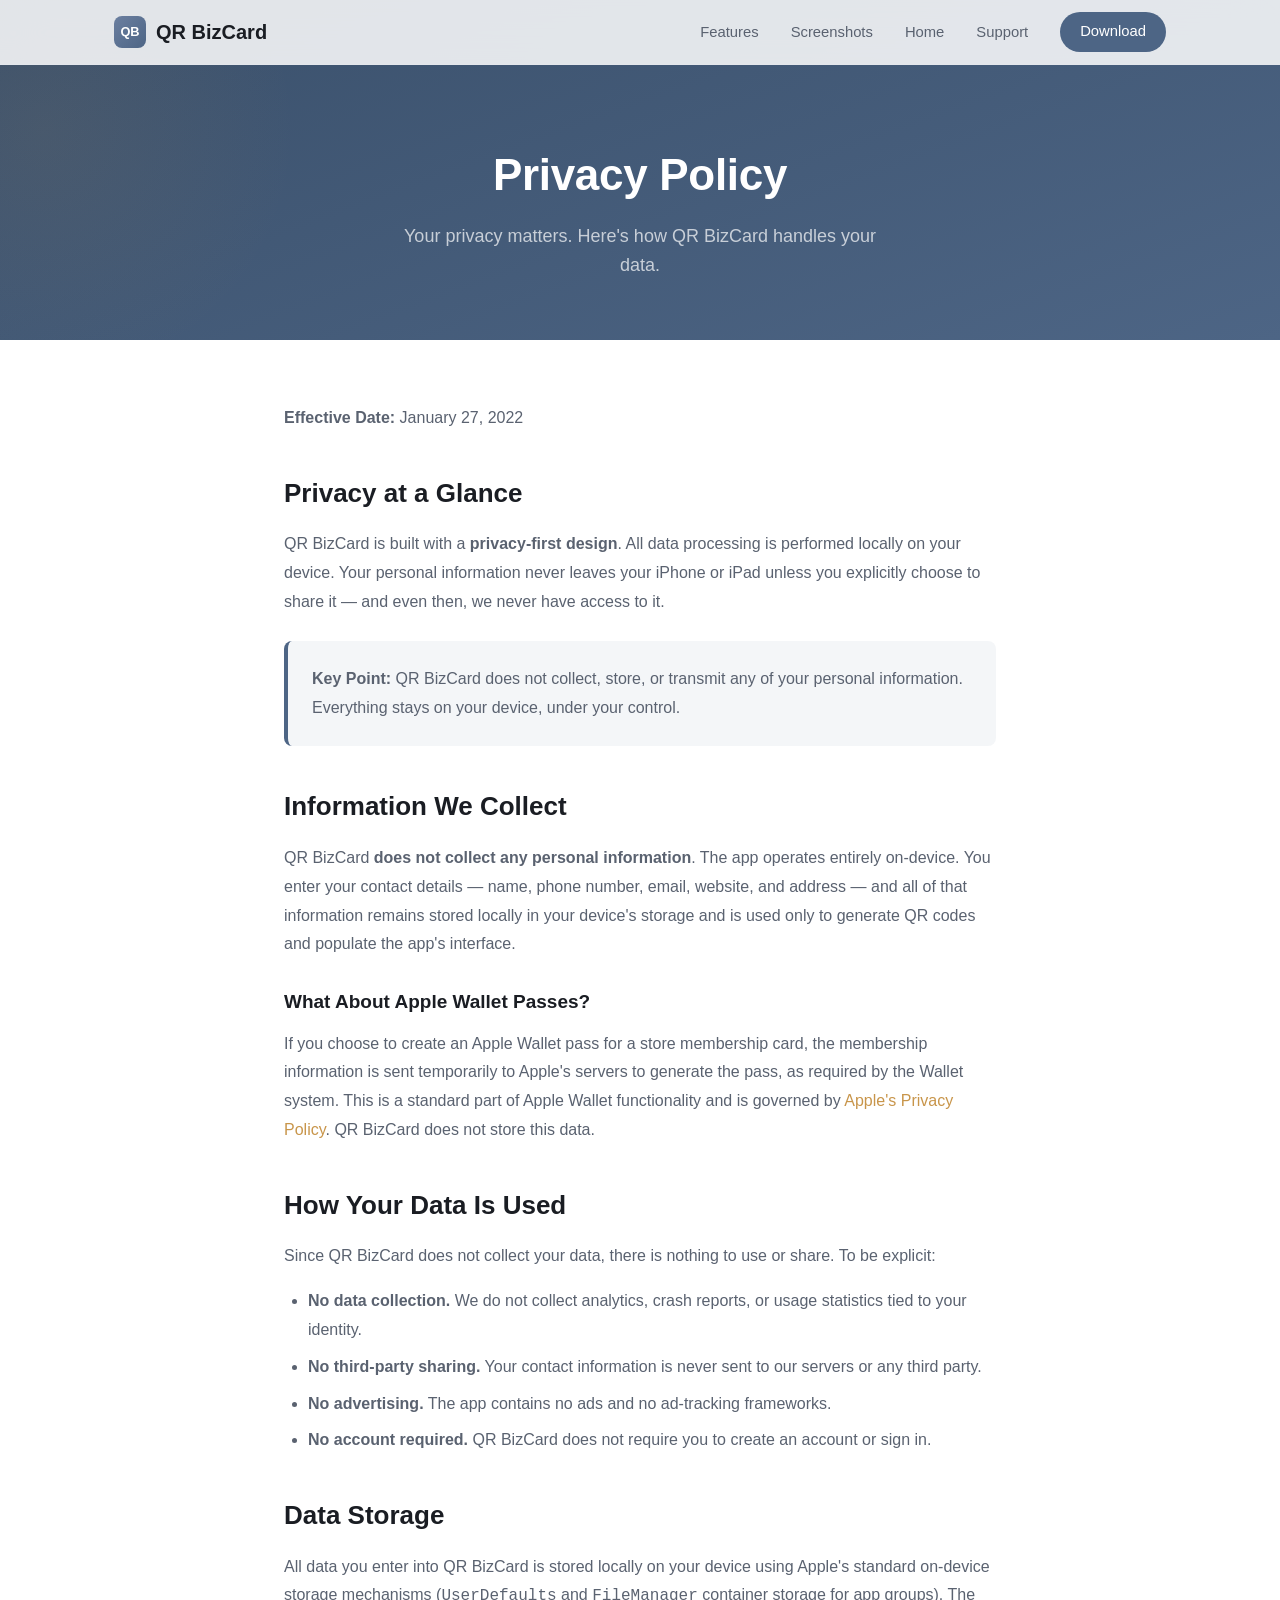
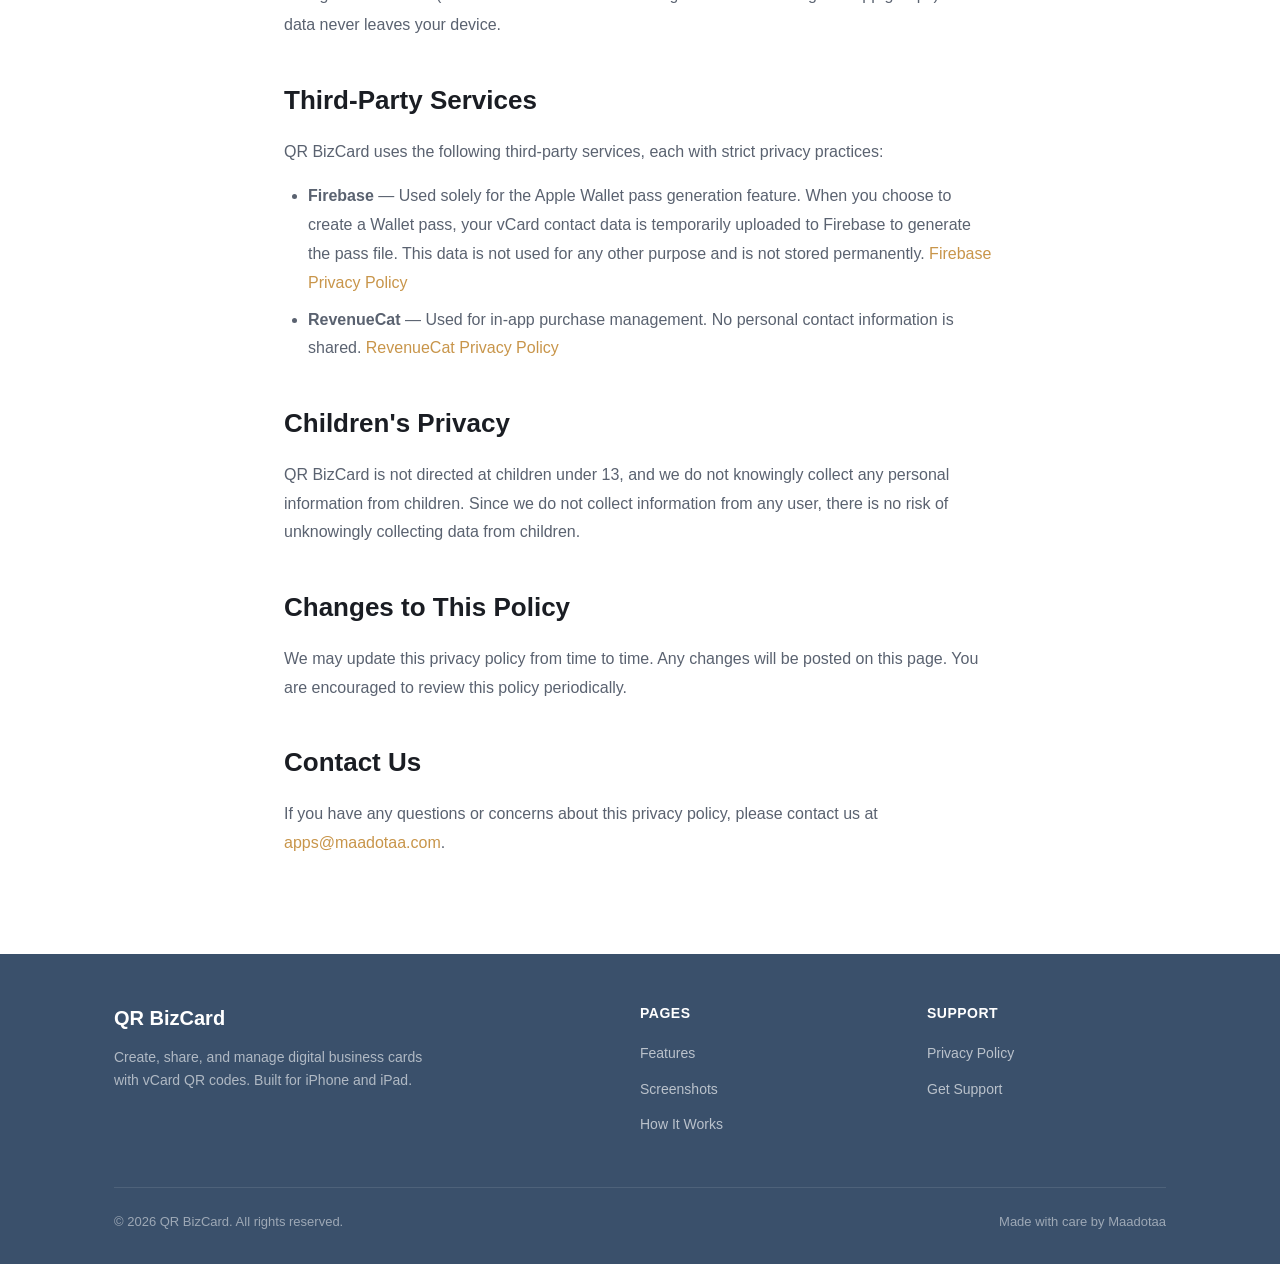
==== privacy.html @ 84ad9c53 "Initial commit" ====
<!DOCTYPE html>
<html lang="en">
<head>
  <meta charset="UTF-8">
  <meta name="viewport" content="width=device-width, initial-scale=1.0">
  <title>Privacy Policy — QR BizCard</title>
  <meta name="description" content="QR BizCard privacy policy. All data processing is done locally on your device. Your information is never shared with third parties.">
  <link rel="icon" type="image/svg+xml" href="favicon.svg">
  <link rel="stylesheet" href="styles.css">
</head>
<body>

  <!-- Navigation -->
  <nav class="nav" id="navbar">
    <div class="nav-inner">
      <a href="index.html" class="nav-brand">
        <div class="nav-brand-icon">QB</div>
        QR BizCard
      </a>
      <button class="mobile-toggle" id="mobileToggle" aria-label="Toggle navigation menu">
        <svg width="24" height="24" viewBox="0 0 24 24" fill="none" stroke="currentColor" stroke-width="2" stroke-linecap="round">
          <line x1="3" y1="6" x2="21" y2="6"/>
          <line x1="3" y1="12" x2="21" y2="12"/>
          <line x1="3" y1="18" x2="21" y2="18"/>
        </svg>
      </button>
      <ul class="nav-links" id="navLinks">
        <li><a href="index.html#features">Features</a></li>
        <li><a href="index.html#screenshots">Screenshots</a></li>
        <li><a href="index.html">Home</a></li>
        <li><a href="support.html">Support</a></li>
        <li><a href="index.html#download" class="nav-cta">Download</a></li>
      </ul>
    </div>
  </nav>

  <!-- Page Header -->
  <section class="page-header">
    <div class="container">
      <h1>Privacy Policy</h1>
      <p>Your privacy matters. Here's how QR BizCard handles your data.</p>
    </div>
  </section>

  <!-- Content -->
  <section class="content-section">
    <div class="container">

      <p><strong>Effective Date:</strong> January 27, 2022</p>

      <h2>Privacy at a Glance</h2>
      <p>
        QR BizCard is built with a <strong>privacy-first design</strong>. All data processing is performed
        locally on your device. Your personal information never leaves your iPhone or iPad unless you
        explicitly choose to share it — and even then, we never have access to it.
      </p>

      <div class="highlight-box">
        <p><strong>Key Point:</strong> QR BizCard does not collect, store, or transmit any of your personal
        information. Everything stays on your device, under your control.</p>
      </div>

      <h2>Information We Collect</h2>
      <p>
        QR BizCard <strong>does not collect any personal information</strong>. The app operates entirely
        on-device. You enter your contact details — name, phone number, email, website, and address —
        and all of that information remains stored locally in your device's storage and is used only
        to generate QR codes and populate the app's interface.
      </p>

      <h3>What About Apple Wallet Passes?</h3>
      <p>
        If you choose to create an Apple Wallet pass for a store membership card, the membership
        information is sent temporarily to Apple's servers to generate the pass, as required by the
        Wallet system. This is a standard part of Apple Wallet functionality and is governed by
        <a href="https://www.apple.com/legal/privacy/" target="_blank" rel="noopener">Apple's Privacy Policy</a>.
        QR BizCard does not store this data.
      </p>

      <h2>How Your Data Is Used</h2>
      <p>Since QR BizCard does not collect your data, there is nothing to use or share. To be explicit:</p>
      <ul>
        <li><strong>No data collection.</strong> We do not collect analytics, crash reports, or usage statistics tied to your identity.</li>
        <li><strong>No third-party sharing.</strong> Your contact information is never sent to our servers or any third party.</li>
        <li><strong>No advertising.</strong> The app contains no ads and no ad-tracking frameworks.</li>
        <li><strong>No account required.</strong> QR BizCard does not require you to create an account or sign in.</li>
      </ul>

      <h2>Data Storage</h2>
      <p>
        All data you enter into QR BizCard is stored locally on your device using Apple's standard
        on-device storage mechanisms (<code>UserDefaults</code> and <code>FileManager</code> container
        storage for app groups). The data never leaves your device.
      </p>

      <h2>Third-Party Services</h2>
      <p>
        QR BizCard uses the following third-party services, each with strict privacy practices:
      </p>
      <ul>
        <li><strong>Firebase</strong> — Used solely for the Apple Wallet pass generation feature. When you choose to create a Wallet pass, your vCard contact data is temporarily uploaded to Firebase to generate the pass file. This data is not used for any other purpose and is not stored permanently. <a href="https://firebase.google.com/support/privacy" target="_blank" rel="noopener">Firebase Privacy Policy</a></li>
        <li><strong>RevenueCat</strong> — Used for in-app purchase management. No personal contact information is shared. <a href="https://www.revenuecat.com/privacy/" target="_blank" rel="noopener">RevenueCat Privacy Policy</a></li>
      </ul>

      <h2>Children's Privacy</h2>
      <p>
        QR BizCard is not directed at children under 13, and we do not knowingly collect any
        personal information from children. Since we do not collect information from any user,
        there is no risk of unknowingly collecting data from children.
      </p>

      <h2>Changes to This Policy</h2>
      <p>
        We may update this privacy policy from time to time. Any changes will be posted on
        this page. You are encouraged to review this policy periodically.
      </p>

      <h2>Contact Us</h2>
      <p>
        If you have any questions or concerns about this privacy policy, please contact us at
        <a href="mailto:apps@maadotaa.com">apps@maadotaa.com</a>.
      </p>

    </div>
  </section>

  <!-- Footer -->
  <footer class="footer">
    <div class="container">
      <div class="footer-inner">
        <div>
          <div class="footer-brand">QR BizCard</div>
          <p class="footer-description">Create, share, and manage digital business cards with vCard QR codes. Built for iPhone and iPad.</p>
        </div>
        <div>
          <h4>Pages</h4>
          <ul class="footer-links">
            <li><a href="index.html#features">Features</a></li>
            <li><a href="index.html#screenshots">Screenshots</a></li>
            <li><a href="index.html#how-it-works">How It Works</a></li>
          </ul>
        </div>
        <div>
          <h4>Support</h4>
          <ul class="footer-links">
            <li><a href="privacy.html">Privacy Policy</a></li>
            <li><a href="support.html">Get Support</a></li>
          </ul>
        </div>
      </div>
      <div class="footer-bottom">
        <span>&copy; 2026 QR BizCard. All rights reserved.</span>
        <span>Made with care by Maadotaa</span>
      </div>
    </div>
  </footer>

  <script>
    // Sticky nav shadow
    window.addEventListener('scroll', function() {
      document.getElementById('navbar').classList.toggle('scrolled', window.scrollY > 20);
    });

    // Mobile toggle
    document.getElementById('mobileToggle').addEventListener('click', function() {
      document.getElementById('navLinks').classList.toggle('open');
    });

    // Close mobile nav on link click
    document.querySelectorAll('.nav-links a').forEach(function(link) {
      link.addEventListener('click', function() {
        document.getElementById('navLinks').classList.remove('open');
      });
    });
  </script>
</body>
</html>
---- styles.css ----
/* ===== QR BizCard Website Styles ===== */

:root {
  --primary: #4D6585;
  --primary-light: #6B7FA0;
  --primary-dark: #3A506B;
  --accent: #C8954A;
  --accent-light: #E0B06A;
  --accent-dark: #A87830;
  --bg-light: #F7F8FA;
  --bg-white: #FFFFFF;
  --text-primary: #1A1D23;
  --text-secondary: #5A6270;
  --text-light: #8E96A4;
  --border: #E4E7EC;
  --shadow-sm: 0 1px 3px rgba(0,0,0,0.08);
  --shadow-md: 0 4px 12px rgba(0,0,0,0.1);
  --shadow-lg: 0 8px 30px rgba(0,0,0,0.12);
  --radius-sm: 8px;
  --radius-md: 16px;
  --radius-lg: 24px;
  --max-width: 1100px;
  --font-sans: -apple-system, BlinkMacSystemFont, 'Segoe UI', Roboto, 'Helvetica Neue', Arial, sans-serif;
}

/* ===== Reset ===== */
*, *::before, *::after {
  margin: 0;
  padding: 0;
  box-sizing: border-box;
}

html {
  scroll-behavior: smooth;
  -webkit-font-smoothing: antialiased;
  -moz-osx-font-smoothing: grayscale;
}

body {
  font-family: var(--font-sans);
  color: var(--text-primary);
  background: var(--bg-light);
  line-height: 1.6;
  overflow-x: hidden;
}

a {
  color: var(--accent);
  text-decoration: none;
  transition: color 0.2s;
}

a:hover {
  color: var(--accent-light);
}

img {
  max-width: 100%;
  height: auto;
  display: block;
}

/* ===== Container ===== */
.container {
  width: 100%;
  max-width: var(--max-width);
  margin: 0 auto;
  padding: 0 24px;
}

/* ===== Navigation ===== */
.nav {
  position: fixed;
  top: 0;
  left: 0;
  right: 0;
  z-index: 1000;
  background: rgba(255, 255, 255, 0.85);
  backdrop-filter: blur(20px);
  -webkit-backdrop-filter: blur(20px);
  border-bottom: 1px solid var(--border);
  transition: box-shadow 0.3s;
}

.nav.scrolled {
  box-shadow: var(--shadow-sm);
}

.nav-inner {
  display: flex;
  align-items: center;
  justify-content: space-between;
  height: 64px;
  max-width: var(--max-width);
  margin: 0 auto;
  padding: 0 24px;
}

.nav-brand {
  display: flex;
  align-items: center;
  gap: 10px;
  font-weight: 700;
  font-size: 1.25rem;
  color: var(--text-primary);
}

.nav-brand-icon {
  width: 32px;
  height: 32px;
  border-radius: 8px;
  background: linear-gradient(135deg, var(--primary-light), var(--primary));
  display: flex;
  align-items: center;
  justify-content: center;
  color: white;
  font-size: 0.8rem;
  font-weight: 800;
}

.nav-links {
  display: flex;
  align-items: center;
  gap: 32px;
  list-style: none;
}

.nav-links a {
  font-size: 0.925rem;
  font-weight: 500;
  color: var(--text-secondary);
  transition: color 0.2s;
}

.nav-links a:hover {
  color: var(--primary);
}

.nav-cta {
  display: inline-flex;
  align-items: center;
  gap: 6px;
  padding: 8px 20px;
  background: var(--primary);
  color: white !important;
  border-radius: 20px;
  font-weight: 600;
  font-size: 0.875rem;
  transition: background 0.2s !important;
}

.nav-cta:hover {
  background: var(--primary-dark) !important;
  color: white !important;
}

.mobile-toggle {
  display: none;
  background: none;
  border: none;
  cursor: pointer;
  padding: 4px;
  color: var(--text-primary);
}

/* ===== Hero ===== */
.hero {
  padding: 140px 0 100px;
  background: linear-gradient(160deg, #F7F8FA 0%, #EDF0F5 40%, #E4E9F0 100%);
  position: relative;
  overflow: hidden;
}

.hero::before {
  content: '';
  position: absolute;
  top: -30%;
  right: -10%;
  width: 600px;
  height: 600px;
  background: radial-gradient(circle, rgba(200, 149, 74, 0.08) 0%, transparent 70%);
  border-radius: 50%;
}

.hero::after {
  content: '';
  position: absolute;
  bottom: -20%;
  left: -5%;
  width: 400px;
  height: 400px;
  background: radial-gradient(circle, rgba(77, 101, 133, 0.06) 0%, transparent 70%);
  border-radius: 50%;
}

.hero .container {
  position: relative;
  z-index: 1;
  display: grid;
  grid-template-columns: 1fr 1fr;
  gap: 60px;
  align-items: center;
}

.hero-content {
  max-width: 540px;
}

.hero-badge {
  display: inline-flex;
  align-items: center;
  gap: 6px;
  padding: 6px 14px;
  background: rgba(200, 149, 74, 0.12);
  color: var(--accent-dark);
  border-radius: 20px;
  font-size: 0.8125rem;
  font-weight: 600;
  margin-bottom: 24px;
  letter-spacing: 0.3px;
}

.hero h1 {
  font-size: 3.25rem;
  font-weight: 800;
  line-height: 1.15;
  margin-bottom: 20px;
  letter-spacing: -0.5px;
  color: var(--text-primary);
}

.hero h1 span {
  background: linear-gradient(135deg, var(--primary), var(--primary-light));
  -webkit-background-clip: text;
  -webkit-text-fill-color: transparent;
  background-clip: text;
}

.hero p {
  font-size: 1.1875rem;
  color: var(--text-secondary);
  line-height: 1.7;
  margin-bottom: 36px;
  max-width: 480px;
}

.hero-buttons {
  display: flex;
  align-items: center;
  gap: 16px;
  flex-wrap: wrap;
}

.app-store-button {
  display: inline-block;
  height: 56px;
  transition: transform 0.2s, opacity 0.2s;
}

.app-store-button:hover {
  transform: scale(1.03);
  opacity: 0.9;
}

.app-store-button img {
  height: 56px;
  width: auto;
}

.secondary-button {
  display: inline-flex;
  align-items: center;
  gap: 8px;
  padding: 14px 28px;
  background: var(--bg-white);
  border: 1.5px solid var(--border);
  border-radius: 12px;
  font-weight: 600;
  font-size: 0.9375rem;
  color: var(--text-primary);
  transition: border-color 0.2s, box-shadow 0.2s;
}

.secondary-button:hover {
  border-color: var(--accent);
  box-shadow: var(--shadow-sm);
  color: var(--text-primary);
}

/* Hero Image */
.hero-image {
  display: flex;
  justify-content: center;
  align-items: center;
  position: relative;
}

.hero-image-wrapper {
  position: relative;
  width: 320px;
  height: 640px;
  border-radius: 40px;
  overflow: hidden;
  box-shadow: 0 20px 60px rgba(77, 101, 133, 0.25);
  background: #1A1D23;
}

.hero-image-wrapper img {
  width: 100%;
  height: 100%;
  object-fit: cover;
}

/* Floating elements */
.float-badge {
  position: absolute;
  padding: 10px 16px;
  background: white;
  border-radius: 12px;
  box-shadow: var(--shadow-lg);
  font-size: 0.8125rem;
  font-weight: 600;
  display: flex;
  align-items: center;
  gap: 8px;
  animation: float 3s ease-in-out infinite;
}

.float-badge-1 {
  top: 40px;
  right: -30px;
  animation-delay: 0s;
  color: var(--primary);
}

.float-badge-2 {
  bottom: 80px;
  left: -40px;
  animation-delay: 1.5s;
  color: var(--accent-dark);
}

.float-badge .icon {
  width: 20px;
  height: 20px;
  background: var(--primary-light);
  border-radius: 6px;
  display: flex;
  align-items: center;
  justify-content: center;
  color: white;
  font-size: 0.7rem;
}

@keyframes float {
  0%, 100% { transform: translateY(0px); }
  50% { transform: translateY(-8px); }
}

/* ===== Features Section ===== */
.features {
  padding: 100px 0;
  background: var(--bg-white);
}

.section-header {
  text-align: center;
  max-width: 600px;
  margin: 0 auto 64px;
}

.section-label {
  display: inline-block;
  padding: 4px 14px;
  background: rgba(200, 149, 74, 0.1);
  color: var(--accent-dark);
  border-radius: 20px;
  font-size: 0.8125rem;
  font-weight: 600;
  letter-spacing: 0.5px;
  text-transform: uppercase;
  margin-bottom: 16px;
}

.section-header h2 {
  font-size: 2.375rem;
  font-weight: 800;
  letter-spacing: -0.3px;
  margin-bottom: 16px;
  color: var(--text-primary);
}

.section-header p {
  font-size: 1.125rem;
  color: var(--text-secondary);
  line-height: 1.7;
}

.features-grid {
  display: grid;
  grid-template-columns: repeat(3, 1fr);
  gap: 28px;
}

.feature-card {
  padding: 36px 28px;
  background: var(--bg-light);
  border-radius: var(--radius-md);
  border: 1px solid var(--border);
  transition: transform 0.3s, box-shadow 0.3s;
}

.feature-card:hover {
  transform: translateY(-4px);
  box-shadow: var(--shadow-md);
}

.feature-icon {
  width: 48px;
  height: 48px;
  background: linear-gradient(135deg, var(--primary-light), var(--primary));
  border-radius: 14px;
  display: flex;
  align-items: center;
  justify-content: center;
  margin-bottom: 20px;
  color: white;
  font-size: 1.25rem;
}

.feature-card h3 {
  font-size: 1.1875rem;
  font-weight: 700;
  margin-bottom: 10px;
  color: var(--text-primary);
}

.feature-card p {
  font-size: 0.9375rem;
  color: var(--text-secondary);
  line-height: 1.7;
}

/* ===== Screenshots Section ===== */
.screenshots {
  padding: 100px 0;
  background: var(--bg-light);
}

.screenshots-grid {
  display: grid;
  grid-template-columns: repeat(5, 1fr);
  gap: 20px;
  align-items: start;
}

.screenshot-card {
  border-radius: var(--radius-md);
  overflow: hidden;
  box-shadow: var(--shadow-md);
  background: white;
  transition: transform 0.3s, box-shadow 0.3s;
  aspect-ratio: 9/19;
}

.screenshot-card:hover {
  transform: translateY(-6px) scale(1.02);
  box-shadow: var(--shadow-lg);
}

.screenshot-card img {
  width: 100%;
  height: 100%;
  object-fit: cover;
}

/* ===== How It Works ===== */
.how-it-works {
  padding: 100px 0;
  background: var(--bg-white);
}

.steps {
  display: grid;
  grid-template-columns: repeat(3, 1fr);
  gap: 40px;
  counter-reset: step;
}

.step {
  text-align: center;
  padding: 40px 24px;
  position: relative;
}

.step-number {
  width: 56px;
  height: 56px;
  background: linear-gradient(135deg, var(--primary-light), var(--primary));
  border-radius: 50%;
  display: flex;
  align-items: center;
  justify-content: center;
  color: white;
  font-size: 1.375rem;
  font-weight: 800;
  margin: 0 auto 24px;
}

.step h3 {
  font-size: 1.25rem;
  font-weight: 700;
  margin-bottom: 12px;
  color: var(--text-primary);
}

.step p {
  font-size: 0.9375rem;
  color: var(--text-secondary);
  line-height: 1.7;
  max-width: 300px;
  margin: 0 auto;
}

/* ===== CTA Section ===== */
.cta {
  padding: 100px 0;
  background: linear-gradient(160deg, var(--primary-dark) 0%, var(--primary) 100%);
  position: relative;
  overflow: hidden;
}

.cta::before {
  content: '';
  position: absolute;
  top: -50%;
  right: -20%;
  width: 800px;
  height: 800px;
  background: radial-gradient(circle, rgba(200, 149, 74, 0.1) 0%, transparent 60%);
  border-radius: 50%;
}

.cta .container {
  position: relative;
  z-index: 1;
  text-align: center;
}

.cta h2 {
  font-size: 2.5rem;
  font-weight: 800;
  color: white;
  margin-bottom: 16px;
  letter-spacing: -0.3px;
}

.cta p {
  font-size: 1.1875rem;
  color: rgba(255, 255, 255, 0.8);
  margin-bottom: 40px;
  max-width: 500px;
  margin-left: auto;
  margin-right: auto;
}

.cta .app-store-button img {
  filter: brightness(0) invert(1);
}

/* ===== Footer ===== */
.footer {
  background: var(--primary-dark);
  color: rgba(255, 255, 255, 0.8);
  padding: 48px 0 32px;
}

.footer-inner {
  display: grid;
  grid-template-columns: 2fr 1fr 1fr;
  gap: 48px;
  margin-bottom: 40px;
}

.footer-brand {
  font-size: 1.25rem;
  font-weight: 700;
  color: white;
  margin-bottom: 12px;
}

.footer-description {
  font-size: 0.875rem;
  line-height: 1.7;
  max-width: 320px;
  color: rgba(255, 255, 255, 0.6);
}

.footer h4 {
  color: white;
  font-size: 0.875rem;
  font-weight: 700;
  text-transform: uppercase;
  letter-spacing: 0.5px;
  margin-bottom: 16px;
}

.footer-links {
  list-style: none;
}

.footer-links li {
  margin-bottom: 10px;
}

.footer-links a {
  color: rgba(255, 255, 255, 0.65);
  font-size: 0.875rem;
  transition: color 0.2s;
}

.footer-links a:hover {
  color: white;
}

.footer-bottom {
  border-top: 1px solid rgba(255, 255, 255, 0.1);
  padding-top: 24px;
  display: flex;
  justify-content: space-between;
  align-items: center;
  font-size: 0.8125rem;
  color: rgba(255, 255, 255, 0.5);
}

/* ===== Page Header (Privacy/Support) ===== */
.page-header {
  padding: 140px 0 60px;
  background: linear-gradient(160deg, var(--primary-dark) 0%, var(--primary) 100%);
  text-align: center;
  position: relative;
  overflow: hidden;
}

.page-header::before {
  content: '';
  position: absolute;
  top: -50%;
  left: -20%;
  width: 600px;
  height: 600px;
  background: radial-gradient(circle, rgba(200, 149, 74, 0.08) 0%, transparent 60%);
  border-radius: 50%;
}

.page-header .container {
  position: relative;
  z-index: 1;
}

.page-header h1 {
  font-size: 2.75rem;
  font-weight: 800;
  color: white;
  margin-bottom: 12px;
  letter-spacing: -0.3px;
}

.page-header p {
  font-size: 1.125rem;
  color: rgba(255, 255, 255, 0.7);
  max-width: 500px;
  margin: 0 auto;
}

/* ===== Content Section ===== */
.content-section {
  padding: 64px 0 80px;
  background: var(--bg-white);
}

.content-section .container {
  max-width: 760px;
}

.content-section h2 {
  font-size: 1.625rem;
  font-weight: 700;
  margin: 40px 0 16px;
  color: var(--text-primary);
}

.content-section h2:first-child {
  margin-top: 0;
}

.content-section h3 {
  font-size: 1.1875rem;
  font-weight: 600;
  margin: 28px 0 12px;
  color: var(--text-primary);
}

.content-section p {
  font-size: 1rem;
  color: var(--text-secondary);
  line-height: 1.8;
  margin-bottom: 16px;
}

.content-section ul, .content-section ol {
  margin: 16px 0;
  padding-left: 24px;
}

.content-section li {
  font-size: 1rem;
  color: var(--text-secondary);
  line-height: 1.8;
  margin-bottom: 8px;
}

.content-section .highlight-box {
  padding: 24px;
  background: rgba(77, 101, 133, 0.06);
  border-radius: var(--radius-sm);
  border-left: 4px solid var(--primary);
  margin: 24px 0;
}

.content-section .highlight-box p {
  margin-bottom: 0;
}

/* ===== Support Card ===== */
.support-card {
  padding: 48px;
  background: var(--bg-light);
  border-radius: var(--radius-md);
  border: 1px solid var(--border);
  text-align: center;
  margin: 32px 0;
}

.support-card .icon-large {
  width: 64px;
  height: 64px;
  background: linear-gradient(135deg, var(--primary-light), var(--primary));
  border-radius: 50%;
  display: flex;
  align-items: center;
  justify-content: center;
  margin: 0 auto 24px;
  color: white;
  font-size: 1.5rem;
}

.support-card h3 {
  font-size: 1.375rem;
  margin-bottom: 12px;
}

.support-card p {
  color: var(--text-secondary);
  margin-bottom: 28px;
  max-width: 400px;
  margin-left: auto;
  margin-right: auto;
}

.support-button {
  display: inline-flex;
  align-items: center;
  gap: 8px;
  padding: 14px 32px;
  background: var(--primary);
  color: white !important;
  border-radius: 12px;
  font-weight: 600;
  font-size: 1rem;
  border: none;
  cursor: pointer;
  transition: background 0.2s, transform 0.2s;
}

.support-button:hover {
  background: var(--primary-dark) !important;
  color: white !important;
  transform: translateY(-2px);
}

/* ===== FAQ ===== */
.faq-item {
  border-bottom: 1px solid var(--border);
  padding: 20px 0;
}

.faq-item:last-child {
  border-bottom: none;
}

.faq-question {
  font-weight: 600;
  font-size: 1.0625rem;
  color: var(--text-primary);
  margin-bottom: 8px;
}

.faq-answer {
  font-size: 0.9375rem;
  color: var(--text-secondary);
  line-height: 1.7;
}

/* ===== Responsive ===== */
@media (max-width: 1024px) {
  .hero .container {
    grid-template-columns: 1fr;
    text-align: center;
  }

  .hero-content {
    max-width: 100%;
    order: 2;
  }

  .hero p {
    margin-left: auto;
    margin-right: auto;
  }

  .hero-buttons {
    justify-content: center;
  }

  .hero-image {
    order: 1;
    margin-bottom: 20px;
  }

  .hero-image-wrapper {
    width: 240px;
    height: 480px;
  }

  .float-badge-1 {
    right: 0;
  }

  .float-badge-2 {
    left: 0;
  }

  .features-grid {
    grid-template-columns: repeat(2, 1fr);
  }

  .screenshots-grid {
    grid-template-columns: repeat(3, 1fr);
  }

  .steps {
    grid-template-columns: repeat(2, 1fr);
  }
}

@media (max-width: 768px) {
  .hero {
    padding: 120px 0 60px;
  }

  .hero h1 {
    font-size: 2.25rem;
  }

  .hero p {
    font-size: 1.0625rem;
  }

  .nav-links {
    display: none;
    position: absolute;
    top: 64px;
    left: 0;
    right: 0;
    background: white;
    flex-direction: column;
    padding: 20px 24px;
    gap: 16px;
    border-bottom: 1px solid var(--border);
    box-shadow: var(--shadow-md);
  }

  .nav-links.open {
    display: flex;
  }

  .mobile-toggle {
    display: block;
  }

  .features-grid {
    grid-template-columns: 1fr;
  }

  .screenshots-grid {
    grid-template-columns: repeat(3, 1fr);
    gap: 12px;
  }

  .steps {
    grid-template-columns: 1fr;
  }

  .section-header h2 {
    font-size: 1.875rem;
  }

  .cta h2 {
    font-size: 1.875rem;
  }

  .page-header h1 {
    font-size: 2rem;
  }

  .page-header {
    padding: 120px 0 40px;
  }

  .footer-inner {
    grid-template-columns: 1fr;
    gap: 32px;
  }

  .footer-bottom {
    flex-direction: column;
    gap: 12px;
    text-align: center;
  }

  .support-card {
    padding: 32px 24px;
  }

  .hero-image-wrapper {
    width: 200px;
    height: 400px;
    border-radius: 28px;
  }
}

@media (max-width: 480px) {
  .screenshots-grid {
    grid-template-columns: repeat(2, 1fr);
  }
}

/* ===== Lightbox ===== */
.lightbox {
  display: none;
  position: fixed;
  top: 0;
  left: 0;
  right: 0;
  bottom: 0;
  background: rgba(0, 0, 0, 0.9);
  z-index: 2000;
  padding: 40px;
  cursor: pointer;
}

.lightbox.open {
  display: flex;
  align-items: center;
  justify-content: center;
}

.lightbox img {
  max-width: 90%;
  max-height: 90vh;
  border-radius: var(--radius-md);
  box-shadow: 0 20px 60px rgba(0, 0, 0, 0.5);
}

.lightbox-close {
  position: absolute;
  top: 24px;
  right: 32px;
  color: white;
  font-size: 2rem;
  cursor: pointer;
  background: none;
  border: none;
  opacity: 0.7;
  transition: opacity 0.2s;
}

.lightbox-close:hover {
  opacity: 1;
}
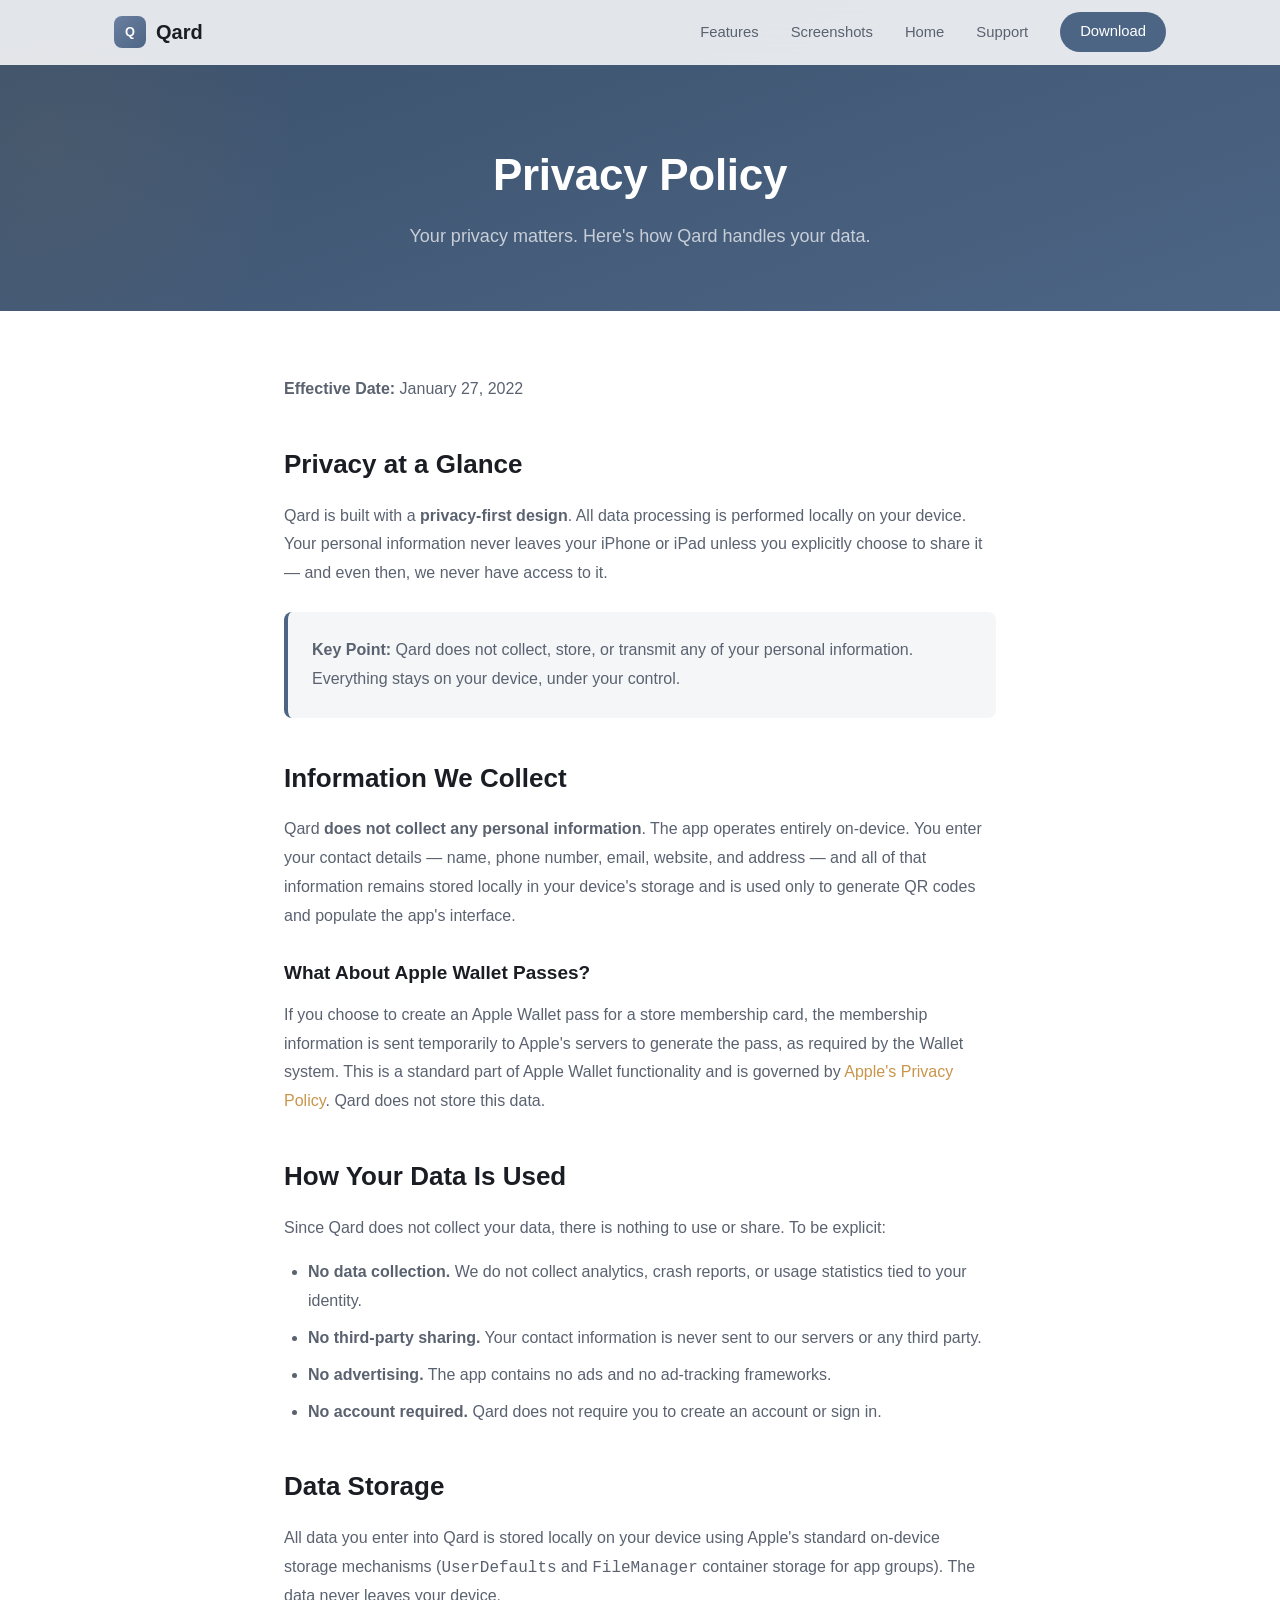
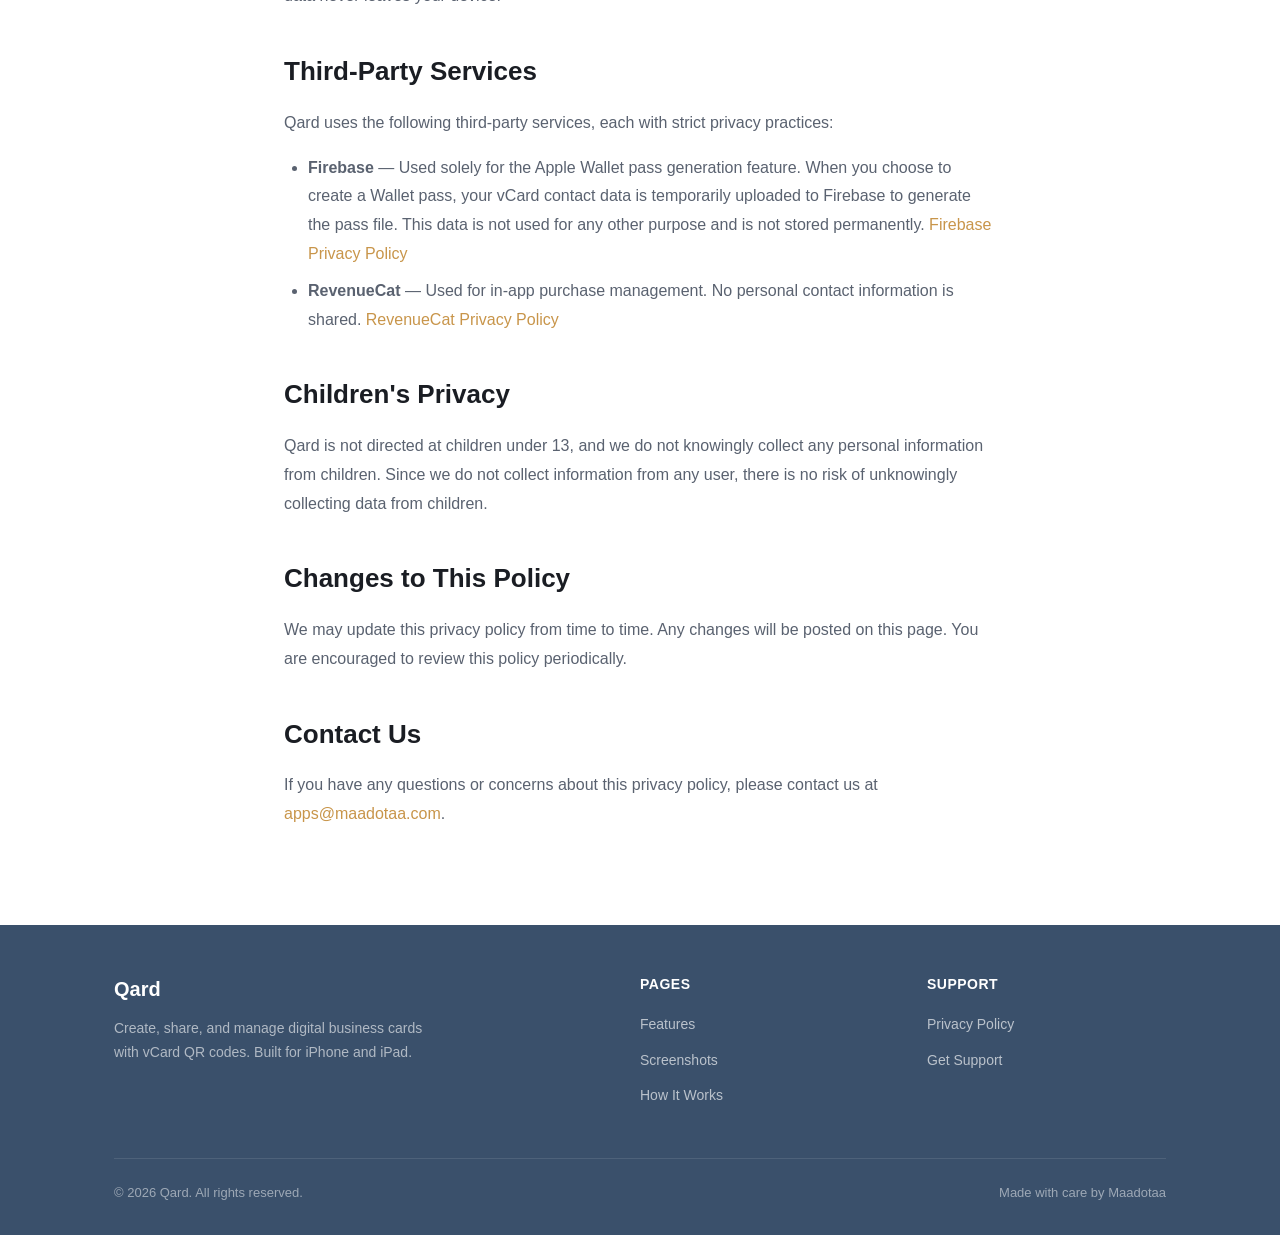
==== commit 74e228f3: "added favicon" ====
--- a/privacy.html
+++ b/privacy.html
@@ -3,9 +3,12 @@
 <head>
   <meta charset="UTF-8">
   <meta name="viewport" content="width=device-width, initial-scale=1.0">
-  <title>Privacy Policy — QR BizCard</title>
-  <meta name="description" content="QR BizCard privacy policy. All data processing is done locally on your device. Your information is never shared with third parties.">
-  <link rel="icon" type="image/svg+xml" href="favicon.svg">
+  <title>Privacy Policy — Qard</title>
+  <meta name="description" content="Qard privacy policy. All data processing is done locally on your device. Your information is never shared with third parties.">
+  <link rel="icon" type="image/x-icon" href="favicon.ico">
+  <link rel="icon" type="image/png" sizes="32x32" href="favicon-32x32.png">
+  <link rel="icon" type="image/png" sizes="16x16" href="favicon-16x16.png">
+  <link rel="apple-touch-icon" sizes="180x180" href="apple-touch-icon.png">
   <link rel="stylesheet" href="styles.css">
 </head>
 <body>
@@ -14,8 +17,8 @@
   <nav class="nav" id="navbar">
     <div class="nav-inner">
       <a href="index.html" class="nav-brand">
-        <div class="nav-brand-icon">QB</div>
-        QR BizCard
+        <div class="nav-brand-icon">Q</div>
+        Qard
       </a>
       <button class="mobile-toggle" id="mobileToggle" aria-label="Toggle navigation menu">
         <svg width="24" height="24" viewBox="0 0 24 24" fill="none" stroke="currentColor" stroke-width="2" stroke-linecap="round">
@@ -38,7 +41,7 @@
   <section class="page-header">
     <div class="container">
       <h1>Privacy Policy</h1>
-      <p>Your privacy matters. Here's how QR BizCard handles your data.</p>
+      <p>Your privacy matters. Here's how Qard handles your data.</p>
     </div>
   </section>
 
@@ -50,19 +53,19 @@
 
       <h2>Privacy at a Glance</h2>
       <p>
-        QR BizCard is built with a <strong>privacy-first design</strong>. All data processing is performed
+        Qard is built with a <strong>privacy-first design</strong>. All data processing is performed
         locally on your device. Your personal information never leaves your iPhone or iPad unless you
         explicitly choose to share it — and even then, we never have access to it.
       </p>
 
       <div class="highlight-box">
-        <p><strong>Key Point:</strong> QR BizCard does not collect, store, or transmit any of your personal
+        <p><strong>Key Point:</strong> Qard does not collect, store, or transmit any of your personal
         information. Everything stays on your device, under your control.</p>
       </div>
 
       <h2>Information We Collect</h2>
       <p>
-        QR BizCard <strong>does not collect any personal information</strong>. The app operates entirely
+        Qard <strong>does not collect any personal information</strong>. The app operates entirely
         on-device. You enter your contact details — name, phone number, email, website, and address —
         and all of that information remains stored locally in your device's storage and is used only
         to generate QR codes and populate the app's interface.
@@ -74,28 +77,28 @@
         information is sent temporarily to Apple's servers to generate the pass, as required by the
         Wallet system. This is a standard part of Apple Wallet functionality and is governed by
         <a href="https://www.apple.com/legal/privacy/" target="_blank" rel="noopener">Apple's Privacy Policy</a>.
-        QR BizCard does not store this data.
+        Qard does not store this data.
       </p>
 
       <h2>How Your Data Is Used</h2>
-      <p>Since QR BizCard does not collect your data, there is nothing to use or share. To be explicit:</p>
+      <p>Since Qard does not collect your data, there is nothing to use or share. To be explicit:</p>
       <ul>
         <li><strong>No data collection.</strong> We do not collect analytics, crash reports, or usage statistics tied to your identity.</li>
         <li><strong>No third-party sharing.</strong> Your contact information is never sent to our servers or any third party.</li>
         <li><strong>No advertising.</strong> The app contains no ads and no ad-tracking frameworks.</li>
-        <li><strong>No account required.</strong> QR BizCard does not require you to create an account or sign in.</li>
+        <li><strong>No account required.</strong> Qard does not require you to create an account or sign in.</li>
       </ul>
 
       <h2>Data Storage</h2>
       <p>
-        All data you enter into QR BizCard is stored locally on your device using Apple's standard
+        All data you enter into Qard is stored locally on your device using Apple's standard
         on-device storage mechanisms (<code>UserDefaults</code> and <code>FileManager</code> container
         storage for app groups). The data never leaves your device.
       </p>
 
       <h2>Third-Party Services</h2>
       <p>
-        QR BizCard uses the following third-party services, each with strict privacy practices:
+        Qard uses the following third-party services, each with strict privacy practices:
       </p>
       <ul>
         <li><strong>Firebase</strong> — Used solely for the Apple Wallet pass generation feature. When you choose to create a Wallet pass, your vCard contact data is temporarily uploaded to Firebase to generate the pass file. This data is not used for any other purpose and is not stored permanently. <a href="https://firebase.google.com/support/privacy" target="_blank" rel="noopener">Firebase Privacy Policy</a></li>
@@ -104,7 +107,7 @@
 
       <h2>Children's Privacy</h2>
       <p>
-        QR BizCard is not directed at children under 13, and we do not knowingly collect any
+        Qard is not directed at children under 13, and we do not knowingly collect any
         personal information from children. Since we do not collect information from any user,
         there is no risk of unknowingly collecting data from children.
       </p>
@@ -129,7 +132,7 @@
     <div class="container">
       <div class="footer-inner">
         <div>
-          <div class="footer-brand">QR BizCard</div>
+          <div class="footer-brand">Qard</div>
           <p class="footer-description">Create, share, and manage digital business cards with vCard QR codes. Built for iPhone and iPad.</p>
         </div>
         <div>
@@ -149,7 +152,7 @@
         </div>
       </div>
       <div class="footer-bottom">
-        <span>&copy; 2026 QR BizCard. All rights reserved.</span>
+        <span>&copy; 2026 Qard. All rights reserved.</span>
         <span>Made with care by Maadotaa</span>
       </div>
     </div>
--- a/styles.css
+++ b/styles.css
@@ -1,4 +1,4 @@
-/* ===== QR BizCard Website Styles ===== */
+/* ===== Qard Website Styles ===== */
 
 :root {
   --primary: #4D6585;
@@ -565,7 +565,7 @@
 }
 
 .cta .app-store-button img {
-  filter: brightness(0) invert(1);
+  filter: drop-shadow(0 2px 4px rgba(0, 0, 0, 0.2));
 }
 
 /* ===== Footer ===== */
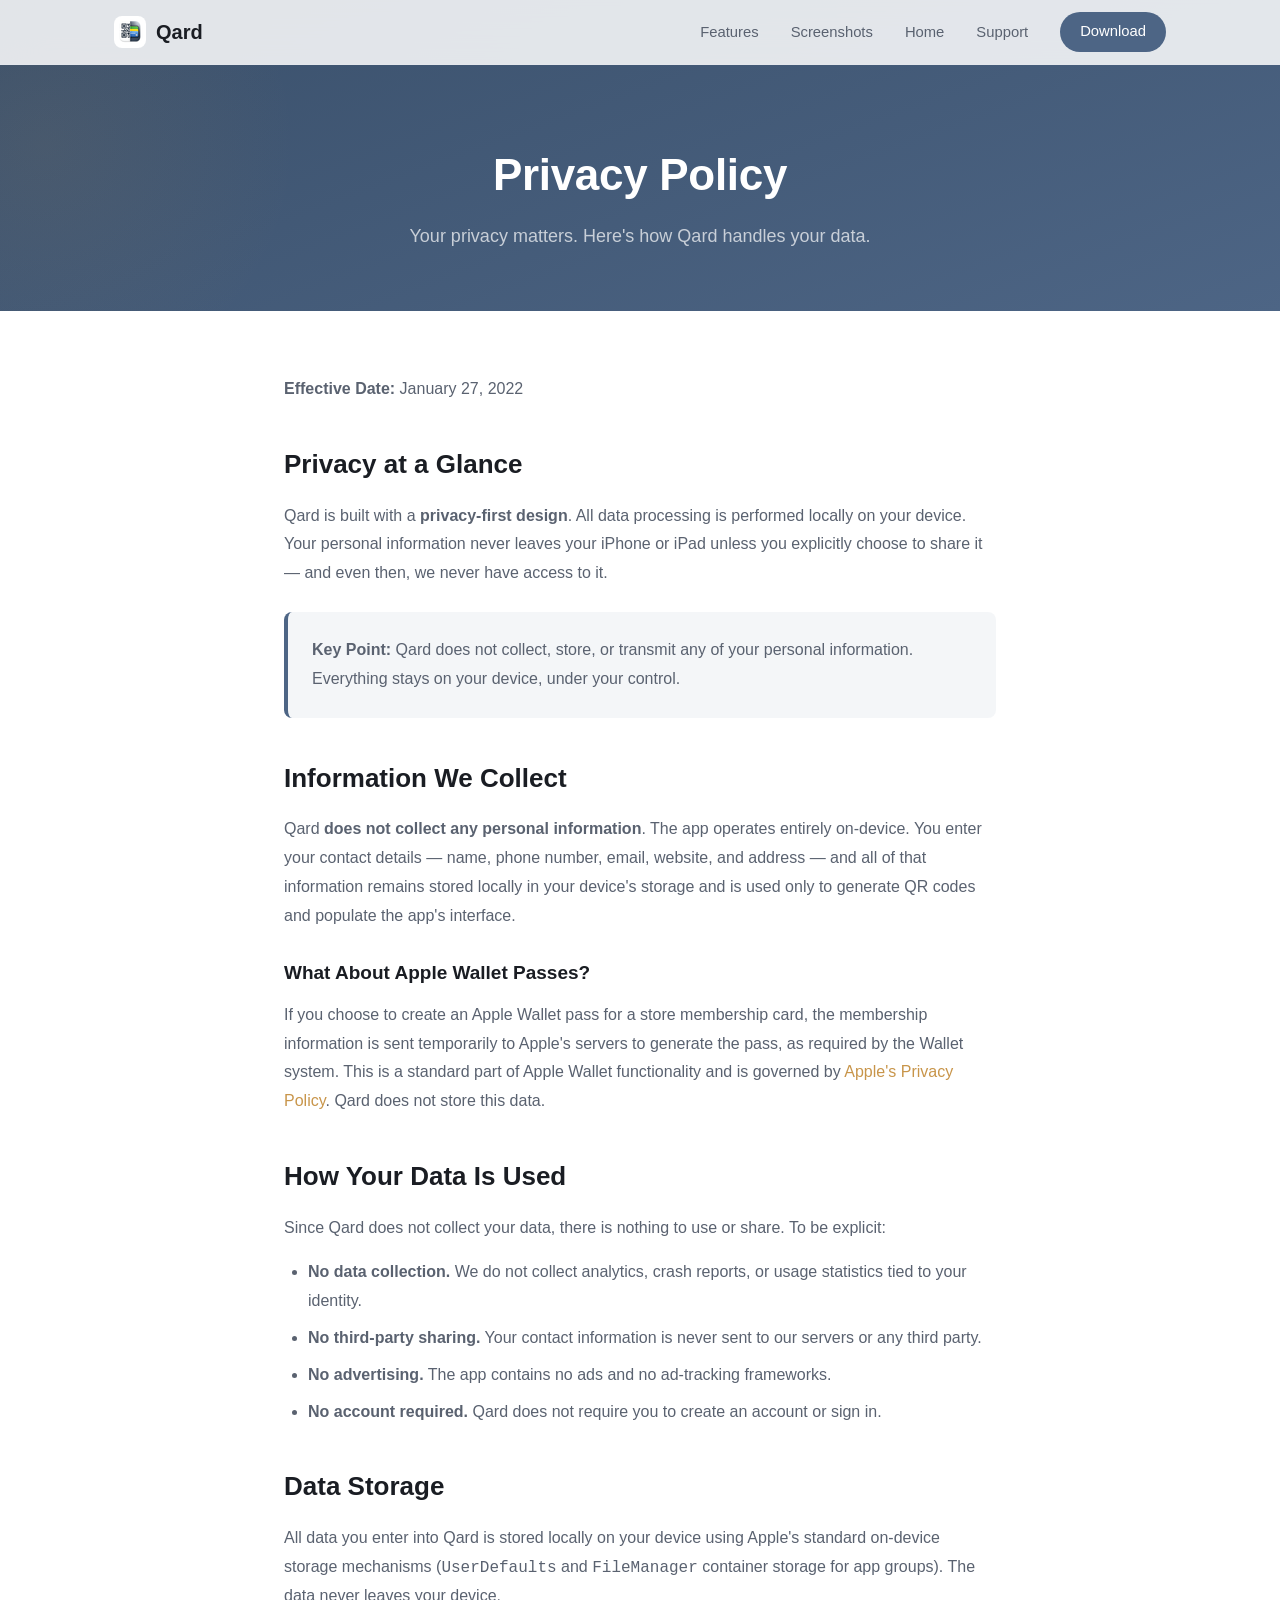
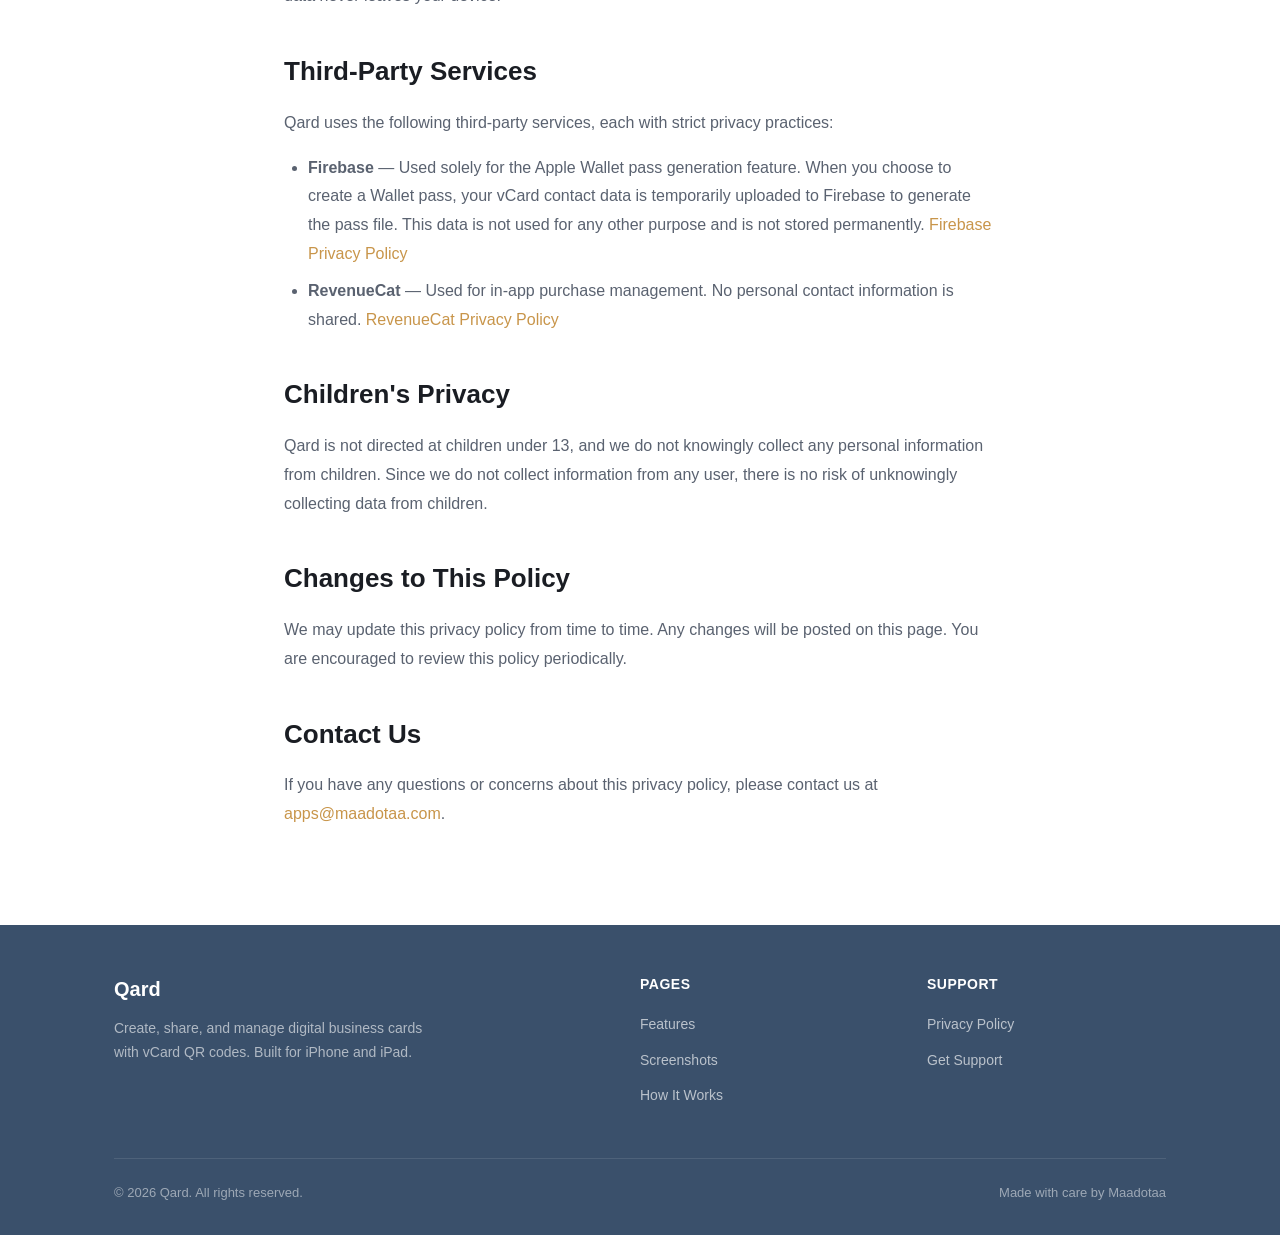
==== commit 0e2ba1b2: "feat: create landing page and support site for QR BizCard project" ====
--- a/privacy.html
+++ b/privacy.html
@@ -17,7 +17,7 @@
   <nav class="nav" id="navbar">
     <div class="nav-inner">
       <a href="index.html" class="nav-brand">
-        <div class="nav-brand-icon">Q</div>
+        <img src="app-icon.png" alt="Qard" width="32" height="32" class="nav-brand-icon">
         Qard
       </a>
       <button class="mobile-toggle" id="mobileToggle" aria-label="Toggle navigation menu">
--- a/styles.css
+++ b/styles.css
@@ -109,13 +109,6 @@
   width: 32px;
   height: 32px;
   border-radius: 8px;
-  background: linear-gradient(135deg, var(--primary-light), var(--primary));
-  display: flex;
-  align-items: center;
-  justify-content: center;
-  color: white;
-  font-size: 0.8rem;
-  font-weight: 800;
 }
 
 .nav-links {
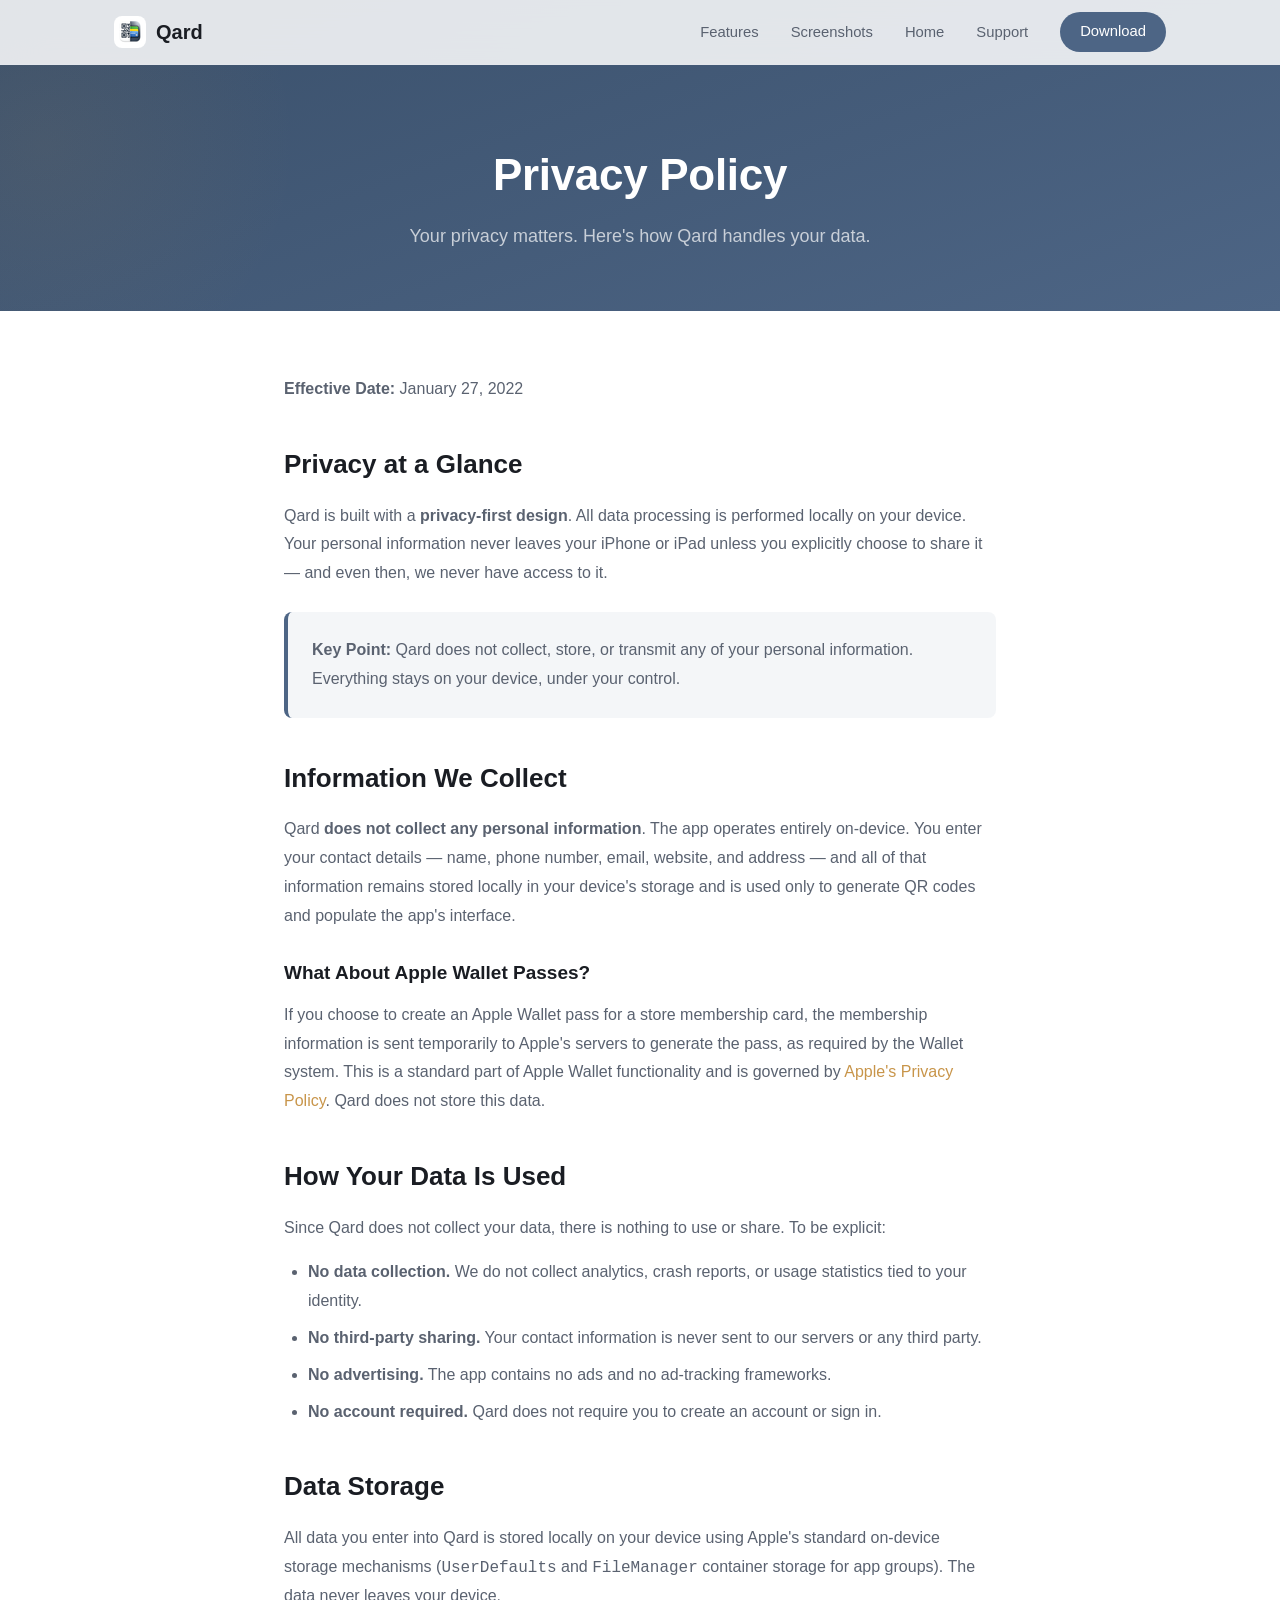
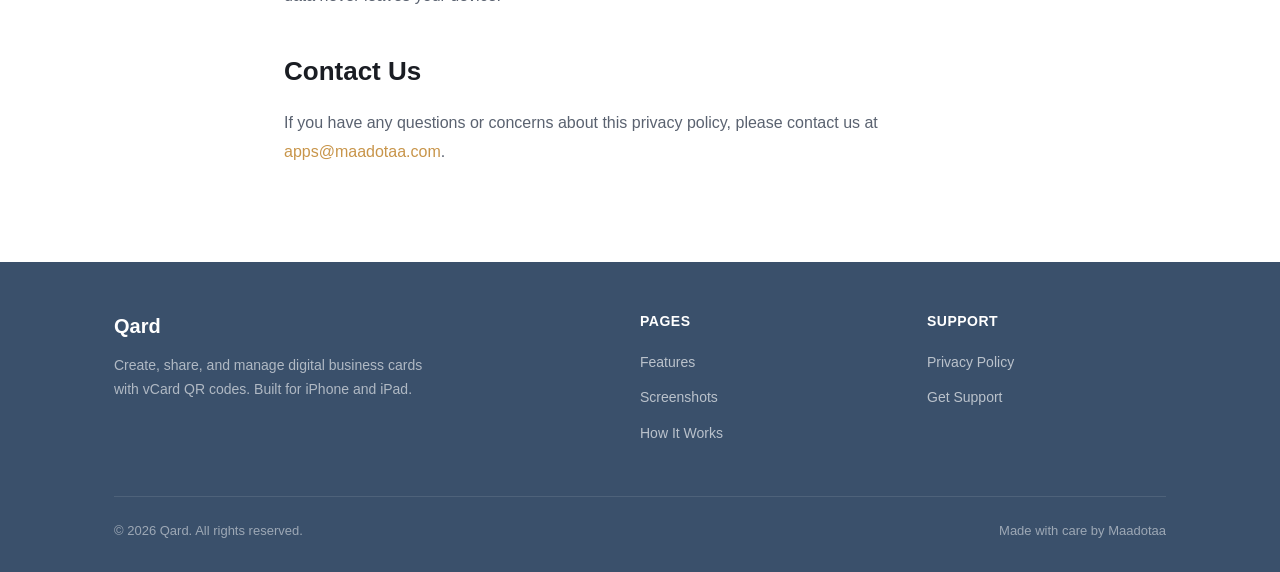
==== commit 5df086f6: "docs: remove third-party service and children's privacy sections from privacy policy" ====
--- a/privacy.html
+++ b/privacy.html
@@ -96,29 +96,7 @@
         storage for app groups). The data never leaves your device.
       </p>
 
-      <h2>Third-Party Services</h2>
-      <p>
-        Qard uses the following third-party services, each with strict privacy practices:
-      </p>
-      <ul>
-        <li><strong>Firebase</strong> — Used solely for the Apple Wallet pass generation feature. When you choose to create a Wallet pass, your vCard contact data is temporarily uploaded to Firebase to generate the pass file. This data is not used for any other purpose and is not stored permanently. <a href="https://firebase.google.com/support/privacy" target="_blank" rel="noopener">Firebase Privacy Policy</a></li>
-        <li><strong>RevenueCat</strong> — Used for in-app purchase management. No personal contact information is shared. <a href="https://www.revenuecat.com/privacy/" target="_blank" rel="noopener">RevenueCat Privacy Policy</a></li>
-      </ul>
-
-      <h2>Children's Privacy</h2>
-      <p>
-        Qard is not directed at children under 13, and we do not knowingly collect any
-        personal information from children. Since we do not collect information from any user,
-        there is no risk of unknowingly collecting data from children.
-      </p>
-
-      <h2>Changes to This Policy</h2>
-      <p>
-        We may update this privacy policy from time to time. Any changes will be posted on
-        this page. You are encouraged to review this policy periodically.
-      </p>
-
-      <h2>Contact Us</h2>
+	      <h2>Contact Us</h2>
       <p>
         If you have any questions or concerns about this privacy policy, please contact us at
         <a href="mailto:apps@maadotaa.com">apps@maadotaa.com</a>.
